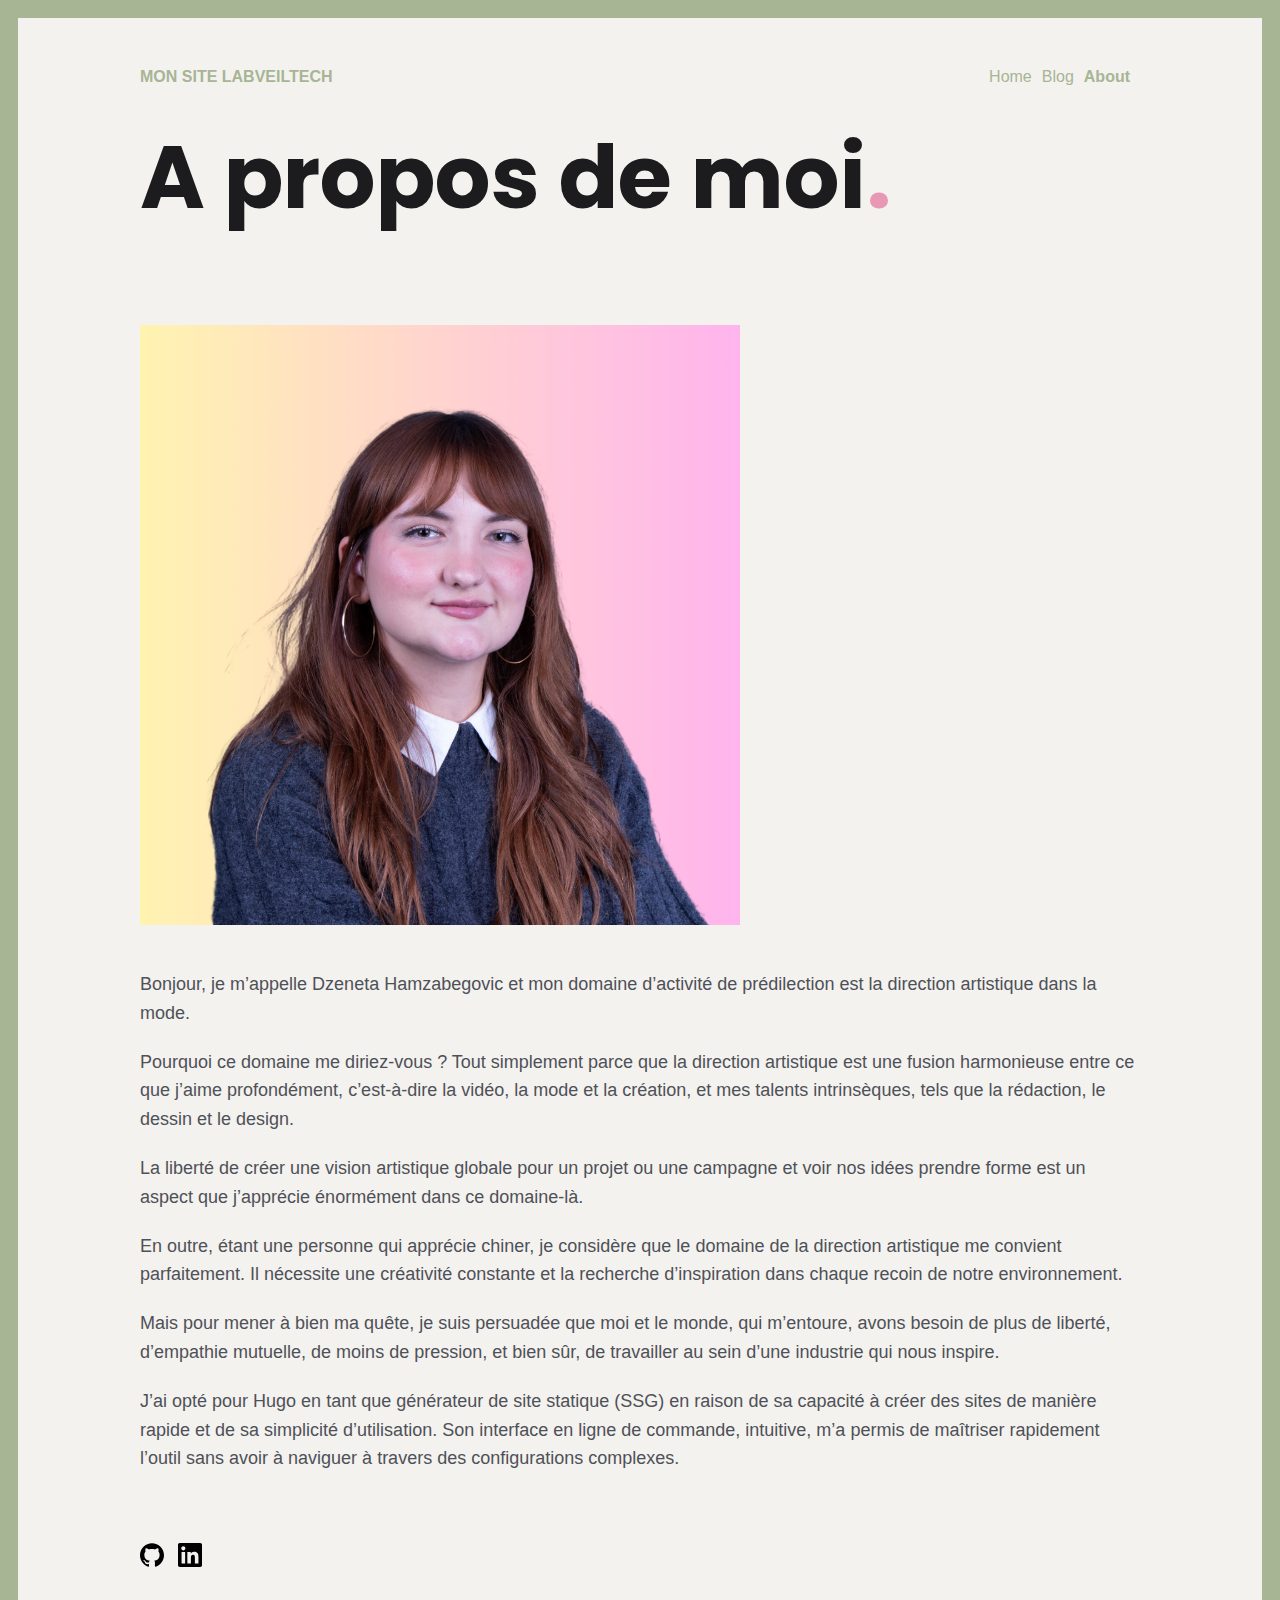
==== about/index.html @ 78f32871 "deploy: 335838d09353d5ce9f20535b32cb124f5b9ba3df" ====
<!doctype html><html lang=en><head><meta charset=utf-8><meta http-equiv=x-ua-compatible content="ie=edge"><title>A propos de moi - Mon site labveiltech</title><meta name=viewport content="width=device-width,initial-scale=1"><link rel=icon href=/dzeneta.png type=image/png><link rel="shortcut icon" href=/dzeneta.png type=image/png><link rel=stylesheet href=/css/style.min.c3deccefac576f44f58d03253b71d006d5fb8651e04103d0e4fe76527a492dee.css><link rel=stylesheet href=/assets/css/extended.min.9729f28a5087b689b946e103d96abd63bfd37b1417effa251dbf798312e3fba5.css><meta property="og:title" content="A propos de moi"><meta property="og:type" content="website"><meta property="og:url" content="/about/"><meta name=twitter:card content="summary"><meta name=twitter:site content="@zerostaticio"><meta name=twitter:creator content="@zerostaticio"><link rel=preconnect href=https://fonts.gstatic.com><link href="https://fonts.googleapis.com/css2?family=Poppins:wght@400;700&amp;display=swap" rel=stylesheet></head><body class='page frame page-default-single'><div id=menu-main-mobile class=menu-main-mobile><ul class=menu><li class=menu-item-home><a href=/>Home</a></li><li class=menu-item-blog><a href=/posts/>Blog</a></li><li class=menu-item-about><a href=/about/>About</a></li><li class=menu-item-><a href=/></a></li></ul></div><div id=wrapper class=wrapper><div class=header><a class=header-logo href=/>Mon site labveiltech</a><div class=menu-main><ul><li class=menu-item-home><a href=/><span>Home</span></a></li><li class=menu-item-blog><a href=/posts/><span>Blog</span></a></li><li class="menu-item-about active"><a href=/about/><span>About</span></a></li><li class=menu-item-><a href><span></span></a></li></ul></div><div id=toggle-menu-main-mobile class=hamburger-trigger><button class=hamburger>Menu</button></div></div><div class=intro><h1>A propos de moi<span class=dot>.</span></h1></div><div class=content><style>img{max-width:300px;height:auto}</style><img src=/images/dzeneta.png alt=Dzeneta_Hamzabegovic width=600 height=auto><p>Bonjour, je m’appelle Dzeneta Hamzabegovic et mon domaine d’activité de prédilection est la direction artistique dans la mode.</p><p>Pourquoi ce domaine me diriez-vous ? Tout simplement parce que la direction artistique est une fusion harmonieuse entre ce que j&rsquo;aime profondément, c’est-à-dire la vidéo, la mode et la création, et mes talents intrinsèques, tels que la rédaction, le dessin et le design.</p><p>La liberté de créer une vision artistique globale pour un projet ou une campagne et voir nos idées prendre forme est un aspect que j’apprécie énormément dans ce domaine-là.</p><p>En outre, étant une personne qui apprécie chiner, je considère que le domaine de la direction artistique me convient parfaitement. Il nécessite une créativité constante et la recherche d&rsquo;inspiration dans chaque recoin de notre environnement.</p><p>Mais pour mener à bien ma quête, je suis persuadée que moi et le monde, qui m’entoure, avons besoin de plus de liberté, d&rsquo;empathie mutuelle, de moins de pression, et bien sûr, de travailler au sein d&rsquo;une industrie qui nous inspire.</p><p>J&rsquo;ai opté pour Hugo en tant que générateur de site statique (SSG) en raison de sa capacité à créer des sites de manière rapide et de sa simplicité d&rsquo;utilisation. Son interface en ligne de commande, intuitive, m’a permis de maîtriser rapidement l&rsquo;outil sans avoir à naviguer à travers des configurations complexes.</p></div><div class=footer><div class=footer-social><span class="social-icon social-icon-github"><a href=https://github.com/zerostaticthemes/hugo-winston-theme title=github target=_blank rel=noopener><img src=/images/social/github.svg width=24 height=24 alt=github></a></span>
<span class="social-icon social-icon-linkedin"><a href=https://www.linkedin.com title=linkedin target=_blank rel=noopener><img src=/images/social/linkedin.svg width=24 height=24 alt=linkedin></a></span></div></div></div><script type=text/javascript src=/js/bundle.min.5993fcb11c07dea925a3fbd58c03c7f1857197c35fccce3aa963a12c0b3c9960.js></script></body></html>
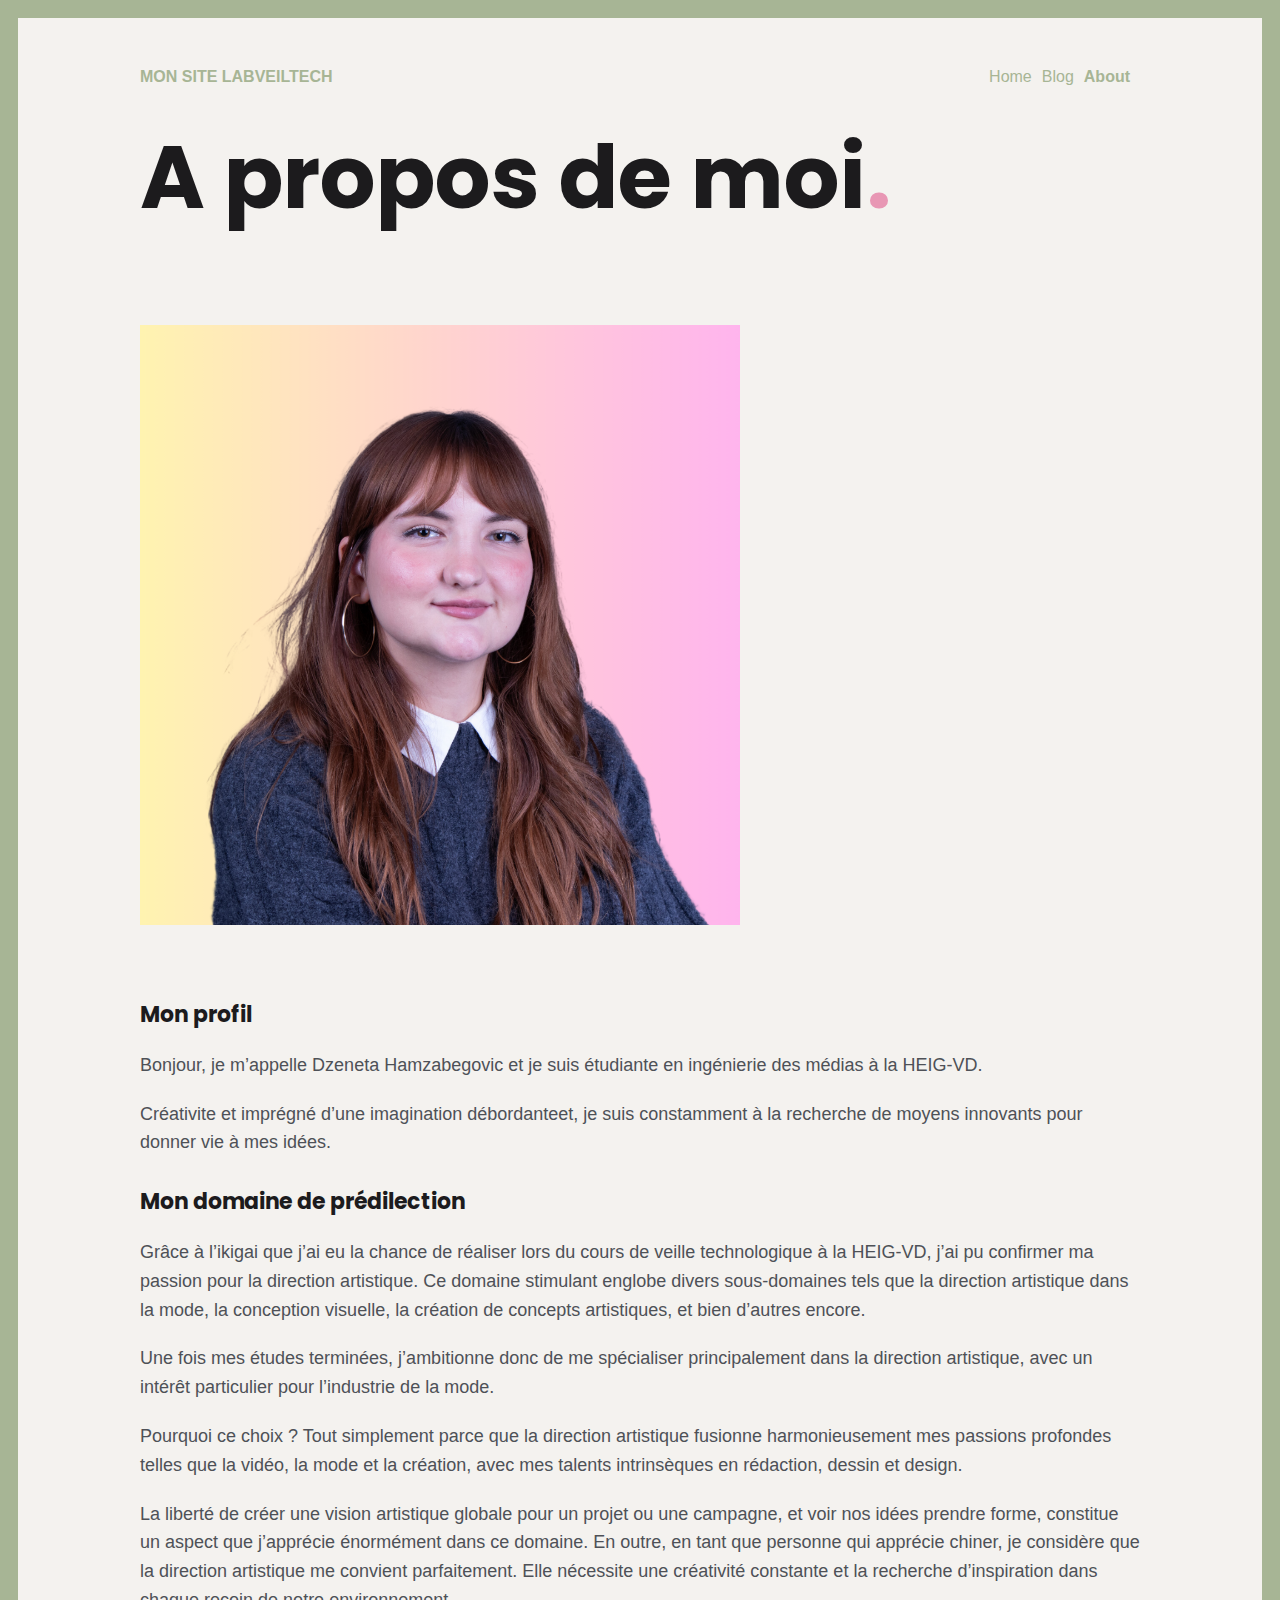
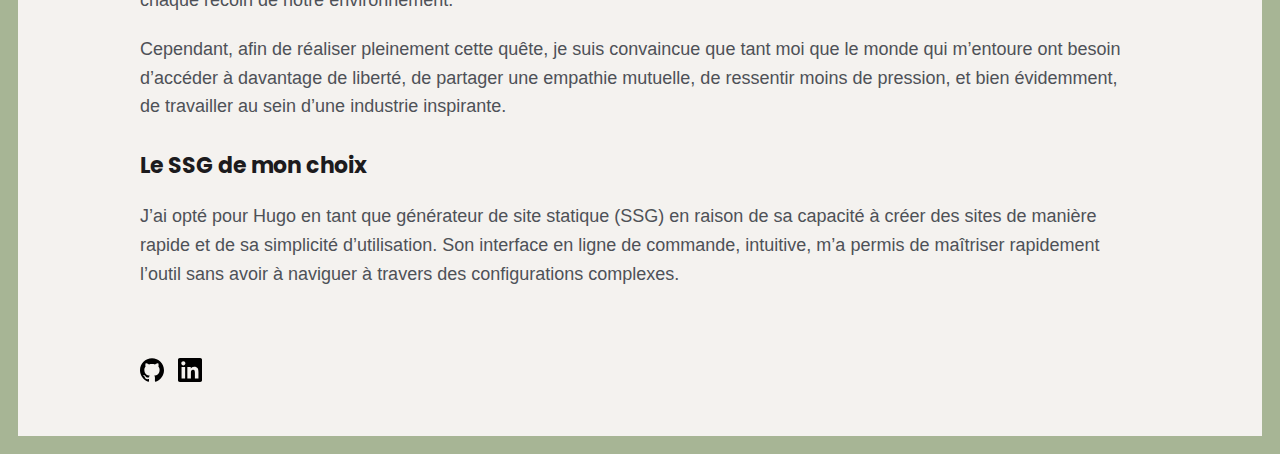
==== commit 67d912cb: "deploy: 1d90e84a89ffe1c7d91f4b804ddec37d8083a873" ====
--- a/about/index.html
+++ b/about/index.html
@@ -1,2 +1,2 @@
-<!doctype html><html lang=en><head><meta charset=utf-8><meta http-equiv=x-ua-compatible content="ie=edge"><title>A propos de moi - Mon site labveiltech</title><meta name=viewport content="width=device-width,initial-scale=1"><link rel=icon href=/dzeneta.png type=image/png><link rel="shortcut icon" href=/dzeneta.png type=image/png><link rel=stylesheet href=/css/style.min.c3deccefac576f44f58d03253b71d006d5fb8651e04103d0e4fe76527a492dee.css><link rel=stylesheet href=/assets/css/extended.min.9729f28a5087b689b946e103d96abd63bfd37b1417effa251dbf798312e3fba5.css><meta property="og:title" content="A propos de moi"><meta property="og:type" content="website"><meta property="og:url" content="/about/"><meta name=twitter:card content="summary"><meta name=twitter:site content="@zerostaticio"><meta name=twitter:creator content="@zerostaticio"><link rel=preconnect href=https://fonts.gstatic.com><link href="https://fonts.googleapis.com/css2?family=Poppins:wght@400;700&amp;display=swap" rel=stylesheet></head><body class='page frame page-default-single'><div id=menu-main-mobile class=menu-main-mobile><ul class=menu><li class=menu-item-home><a href=/>Home</a></li><li class=menu-item-blog><a href=/posts/>Blog</a></li><li class=menu-item-about><a href=/about/>About</a></li><li class=menu-item-><a href=/></a></li></ul></div><div id=wrapper class=wrapper><div class=header><a class=header-logo href=/>Mon site labveiltech</a><div class=menu-main><ul><li class=menu-item-home><a href=/><span>Home</span></a></li><li class=menu-item-blog><a href=/posts/><span>Blog</span></a></li><li class="menu-item-about active"><a href=/about/><span>About</span></a></li><li class=menu-item-><a href><span></span></a></li></ul></div><div id=toggle-menu-main-mobile class=hamburger-trigger><button class=hamburger>Menu</button></div></div><div class=intro><h1>A propos de moi<span class=dot>.</span></h1></div><div class=content><style>img{max-width:300px;height:auto}</style><img src=/images/dzeneta.png alt=Dzeneta_Hamzabegovic width=600 height=auto><p>Bonjour, je m’appelle Dzeneta Hamzabegovic et mon domaine d’activité de prédilection est la direction artistique dans la mode.</p><p>Pourquoi ce domaine me diriez-vous ? Tout simplement parce que la direction artistique est une fusion harmonieuse entre ce que j&rsquo;aime profondément, c’est-à-dire la vidéo, la mode et la création, et mes talents intrinsèques, tels que la rédaction, le dessin et le design.</p><p>La liberté de créer une vision artistique globale pour un projet ou une campagne et voir nos idées prendre forme est un aspect que j’apprécie énormément dans ce domaine-là.</p><p>En outre, étant une personne qui apprécie chiner, je considère que le domaine de la direction artistique me convient parfaitement. Il nécessite une créativité constante et la recherche d&rsquo;inspiration dans chaque recoin de notre environnement.</p><p>Mais pour mener à bien ma quête, je suis persuadée que moi et le monde, qui m’entoure, avons besoin de plus de liberté, d&rsquo;empathie mutuelle, de moins de pression, et bien sûr, de travailler au sein d&rsquo;une industrie qui nous inspire.</p><p>J&rsquo;ai opté pour Hugo en tant que générateur de site statique (SSG) en raison de sa capacité à créer des sites de manière rapide et de sa simplicité d&rsquo;utilisation. Son interface en ligne de commande, intuitive, m’a permis de maîtriser rapidement l&rsquo;outil sans avoir à naviguer à travers des configurations complexes.</p></div><div class=footer><div class=footer-social><span class="social-icon social-icon-github"><a href=https://github.com/zerostaticthemes/hugo-winston-theme title=github target=_blank rel=noopener><img src=/images/social/github.svg width=24 height=24 alt=github></a></span>
+<!doctype html><html lang=en><head><meta charset=utf-8><meta http-equiv=x-ua-compatible content="ie=edge"><title>A propos de moi - Mon site labveiltech</title><meta name=viewport content="width=device-width,initial-scale=1"><link rel=icon href=https://dzenetahamzabegovic.github.io/dzeneta.png type=image/png><link rel="shortcut icon" href=https://dzenetahamzabegovic.github.io/dzeneta.png type=image/png><link rel=stylesheet href=/css/style.min.c3deccefac576f44f58d03253b71d006d5fb8651e04103d0e4fe76527a492dee.css><link rel=stylesheet href=/assets/css/extended.min.9729f28a5087b689b946e103d96abd63bfd37b1417effa251dbf798312e3fba5.css><meta property="og:title" content="A propos de moi"><meta property="og:type" content="website"><meta property="og:url" content="https://dzenetahamzabegovic.github.io/about/"><meta name=twitter:card content="summary"><meta name=twitter:site content="@zerostaticio"><meta name=twitter:creator content="@zerostaticio"><link rel=preconnect href=https://fonts.gstatic.com><link href="https://fonts.googleapis.com/css2?family=Poppins:wght@400;700&amp;display=swap" rel=stylesheet></head><body class='page frame page-default-single'><div id=menu-main-mobile class=menu-main-mobile><ul class=menu><li class=menu-item-home><a href=https://dzenetahamzabegovic.github.io/>Home</a></li><li class=menu-item-blog><a href=https://dzenetahamzabegovic.github.io/posts/>Blog</a></li><li class=menu-item-about><a href=https://dzenetahamzabegovic.github.io/about/>About</a></li><li class=menu-item-><a href=https://dzenetahamzabegovic.github.io/></a></li></ul></div><div id=wrapper class=wrapper><div class=header><a class=header-logo href=/>Mon site labveiltech</a><div class=menu-main><ul><li class=menu-item-home><a href=/><span>Home</span></a></li><li class=menu-item-blog><a href=/posts/><span>Blog</span></a></li><li class="menu-item-about active"><a href=/about/><span>About</span></a></li><li class=menu-item-><a href><span></span></a></li></ul></div><div id=toggle-menu-main-mobile class=hamburger-trigger><button class=hamburger>Menu</button></div></div><div class=intro><h1>A propos de moi<span class=dot>.</span></h1></div><div class=content><style>img{max-width:300px;height:auto}</style><img src=/images/dzeneta.png alt=Dzeneta_Hamzabegovic width=600 height=auto><h3 id=mon-profil>Mon profil</h3><p>Bonjour, je m’appelle Dzeneta Hamzabegovic et je suis étudiante en ingénierie des médias à la HEIG-VD.</p><p>Créativite et imprégné d&rsquo;une imagination débordanteet, je suis constamment à la recherche de moyens innovants pour donner vie à mes idées.</p><h3 id=mon-domaine-de-prédilection>Mon domaine de prédilection</h3><p>Grâce à l&rsquo;ikigai que j&rsquo;ai eu la chance de réaliser lors du cours de veille technologique à la HEIG-VD, j&rsquo;ai pu confirmer ma passion pour la direction artistique. Ce domaine stimulant englobe divers sous-domaines tels que la direction artistique dans la mode, la conception visuelle, la création de concepts artistiques, et bien d&rsquo;autres encore.</p><p>Une fois mes études terminées, j&rsquo;ambitionne donc de me spécialiser principalement dans la direction artistique, avec un intérêt particulier pour l&rsquo;industrie de la mode.</p><p>Pourquoi ce choix ? Tout simplement parce que la direction artistique fusionne harmonieusement mes passions profondes telles que la vidéo, la mode et la création, avec mes talents intrinsèques en rédaction, dessin et design.</p><p>La liberté de créer une vision artistique globale pour un projet ou une campagne, et voir nos idées prendre forme, constitue un aspect que j’apprécie énormément dans ce domaine. En outre, en tant que personne qui apprécie chiner, je considère que la direction artistique me convient parfaitement. Elle nécessite une créativité constante et la recherche d&rsquo;inspiration dans chaque recoin de notre environnement.</p><p>Cependant, afin de réaliser pleinement cette quête, je suis convaincue que tant moi que le monde qui m&rsquo;entoure ont besoin d&rsquo;accéder à davantage de liberté, de partager une empathie mutuelle, de ressentir moins de pression, et bien évidemment, de travailler au sein d&rsquo;une industrie inspirante.</p><h3 id=le-ssg-de-mon-choix>Le SSG de mon choix</h3><p>J&rsquo;ai opté pour Hugo en tant que générateur de site statique (SSG) en raison de sa capacité à créer des sites de manière rapide et de sa simplicité d&rsquo;utilisation. Son interface en ligne de commande, intuitive, m’a permis de maîtriser rapidement l&rsquo;outil sans avoir à naviguer à travers des configurations complexes.</p></div><div class=footer><div class=footer-social><span class="social-icon social-icon-github"><a href=https://github.com/zerostaticthemes/hugo-winston-theme title=github target=_blank rel=noopener><img src=/images/social/github.svg width=24 height=24 alt=github></a></span>
 <span class="social-icon social-icon-linkedin"><a href=https://www.linkedin.com title=linkedin target=_blank rel=noopener><img src=/images/social/linkedin.svg width=24 height=24 alt=linkedin></a></span></div></div></div><script type=text/javascript src=/js/bundle.min.5993fcb11c07dea925a3fbd58c03c7f1857197c35fccce3aa963a12c0b3c9960.js></script></body></html>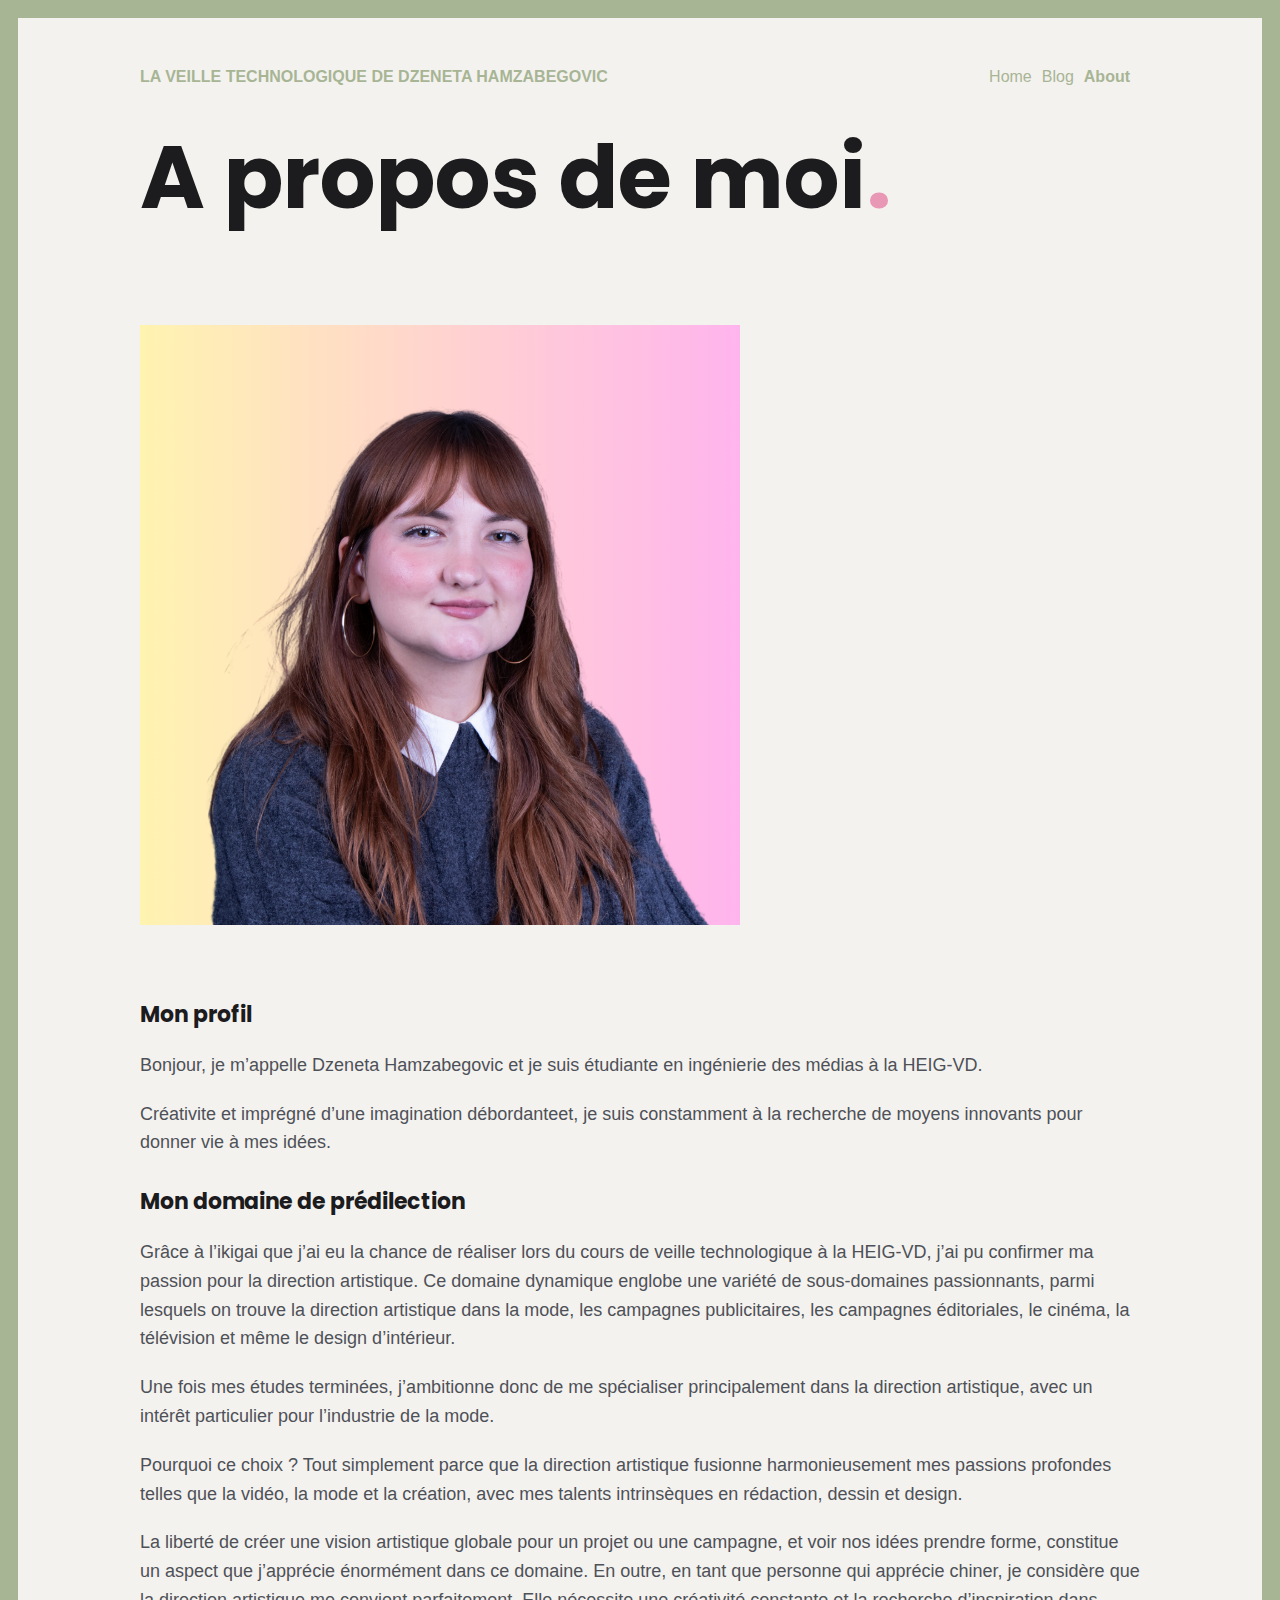
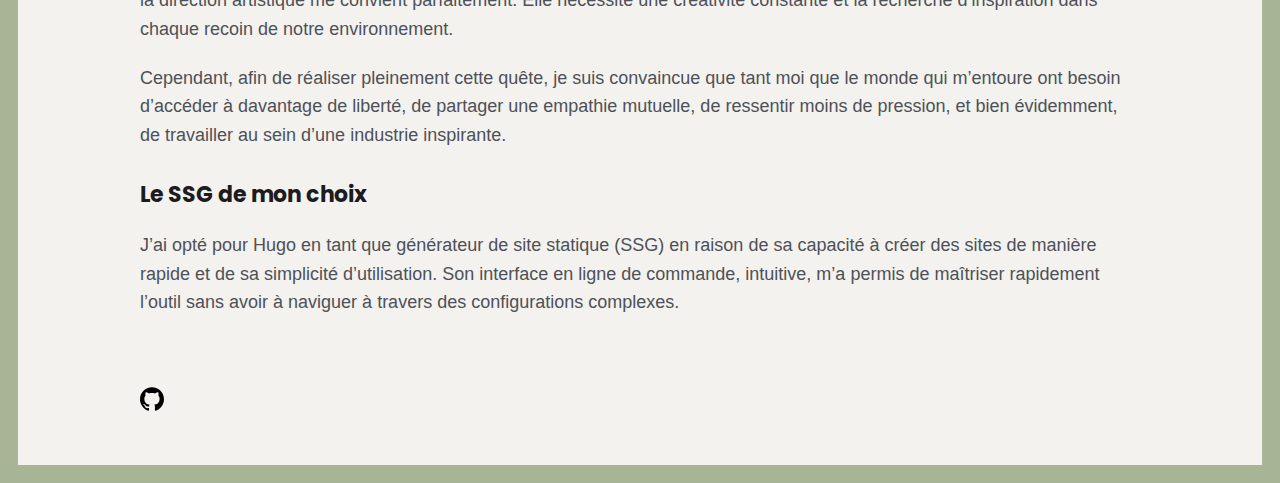
==== commit 8c89f698: "deploy: 576f5f9e3ec672f4f5ca3ac327bf77fd5faa9aaf" ====
--- a/about/index.html
+++ b/about/index.html
@@ -1,2 +1 @@
-<!doctype html><html lang=en><head><meta charset=utf-8><meta http-equiv=x-ua-compatible content="ie=edge"><title>A propos de moi - Mon site labveiltech</title><meta name=viewport content="width=device-width,initial-scale=1"><link rel=icon href=https://dzenetahamzabegovic.github.io/dzeneta.png type=image/png><link rel="shortcut icon" href=https://dzenetahamzabegovic.github.io/dzeneta.png type=image/png><link rel=stylesheet href=/css/style.min.c3deccefac576f44f58d03253b71d006d5fb8651e04103d0e4fe76527a492dee.css><link rel=stylesheet href=/assets/css/extended.min.9729f28a5087b689b946e103d96abd63bfd37b1417effa251dbf798312e3fba5.css><meta property="og:title" content="A propos de moi"><meta property="og:type" content="website"><meta property="og:url" content="https://dzenetahamzabegovic.github.io/about/"><meta name=twitter:card content="summary"><meta name=twitter:site content="@zerostaticio"><meta name=twitter:creator content="@zerostaticio"><link rel=preconnect href=https://fonts.gstatic.com><link href="https://fonts.googleapis.com/css2?family=Poppins:wght@400;700&amp;display=swap" rel=stylesheet></head><body class='page frame page-default-single'><div id=menu-main-mobile class=menu-main-mobile><ul class=menu><li class=menu-item-home><a href=https://dzenetahamzabegovic.github.io/>Home</a></li><li class=menu-item-blog><a href=https://dzenetahamzabegovic.github.io/posts/>Blog</a></li><li class=menu-item-about><a href=https://dzenetahamzabegovic.github.io/about/>About</a></li><li class=menu-item-><a href=https://dzenetahamzabegovic.github.io/></a></li></ul></div><div id=wrapper class=wrapper><div class=header><a class=header-logo href=/>Mon site labveiltech</a><div class=menu-main><ul><li class=menu-item-home><a href=/><span>Home</span></a></li><li class=menu-item-blog><a href=/posts/><span>Blog</span></a></li><li class="menu-item-about active"><a href=/about/><span>About</span></a></li><li class=menu-item-><a href><span></span></a></li></ul></div><div id=toggle-menu-main-mobile class=hamburger-trigger><button class=hamburger>Menu</button></div></div><div class=intro><h1>A propos de moi<span class=dot>.</span></h1></div><div class=content><style>img{max-width:300px;height:auto}</style><img src=/images/dzeneta.png alt=Dzeneta_Hamzabegovic width=600 height=auto><h3 id=mon-profil>Mon profil</h3><p>Bonjour, je m’appelle Dzeneta Hamzabegovic et je suis étudiante en ingénierie des médias à la HEIG-VD.</p><p>Créativite et imprégné d&rsquo;une imagination débordanteet, je suis constamment à la recherche de moyens innovants pour donner vie à mes idées.</p><h3 id=mon-domaine-de-prédilection>Mon domaine de prédilection</h3><p>Grâce à l&rsquo;ikigai que j&rsquo;ai eu la chance de réaliser lors du cours de veille technologique à la HEIG-VD, j&rsquo;ai pu confirmer ma passion pour la direction artistique. Ce domaine stimulant englobe divers sous-domaines tels que la direction artistique dans la mode, la conception visuelle, la création de concepts artistiques, et bien d&rsquo;autres encore.</p><p>Une fois mes études terminées, j&rsquo;ambitionne donc de me spécialiser principalement dans la direction artistique, avec un intérêt particulier pour l&rsquo;industrie de la mode.</p><p>Pourquoi ce choix ? Tout simplement parce que la direction artistique fusionne harmonieusement mes passions profondes telles que la vidéo, la mode et la création, avec mes talents intrinsèques en rédaction, dessin et design.</p><p>La liberté de créer une vision artistique globale pour un projet ou une campagne, et voir nos idées prendre forme, constitue un aspect que j’apprécie énormément dans ce domaine. En outre, en tant que personne qui apprécie chiner, je considère que la direction artistique me convient parfaitement. Elle nécessite une créativité constante et la recherche d&rsquo;inspiration dans chaque recoin de notre environnement.</p><p>Cependant, afin de réaliser pleinement cette quête, je suis convaincue que tant moi que le monde qui m&rsquo;entoure ont besoin d&rsquo;accéder à davantage de liberté, de partager une empathie mutuelle, de ressentir moins de pression, et bien évidemment, de travailler au sein d&rsquo;une industrie inspirante.</p><h3 id=le-ssg-de-mon-choix>Le SSG de mon choix</h3><p>J&rsquo;ai opté pour Hugo en tant que générateur de site statique (SSG) en raison de sa capacité à créer des sites de manière rapide et de sa simplicité d&rsquo;utilisation. Son interface en ligne de commande, intuitive, m’a permis de maîtriser rapidement l&rsquo;outil sans avoir à naviguer à travers des configurations complexes.</p></div><div class=footer><div class=footer-social><span class="social-icon social-icon-github"><a href=https://github.com/zerostaticthemes/hugo-winston-theme title=github target=_blank rel=noopener><img src=/images/social/github.svg width=24 height=24 alt=github></a></span>
-<span class="social-icon social-icon-linkedin"><a href=https://www.linkedin.com title=linkedin target=_blank rel=noopener><img src=/images/social/linkedin.svg width=24 height=24 alt=linkedin></a></span></div></div></div><script type=text/javascript src=/js/bundle.min.5993fcb11c07dea925a3fbd58c03c7f1857197c35fccce3aa963a12c0b3c9960.js></script></body></html>+<!doctype html><html lang=en><head><meta charset=utf-8><meta http-equiv=x-ua-compatible content="ie=edge"><title>A propos de moi - La veille technologique de Dzeneta Hamzabegovic</title><meta name=viewport content="width=device-width,initial-scale=1"><link rel=icon href=https://dzenetahamzabegovic.github.io/dzeneta.png type=image/png><link rel="shortcut icon" href=https://dzenetahamzabegovic.github.io/dzeneta.png type=image/png><link rel=stylesheet href=/css/style.min.c3deccefac576f44f58d03253b71d006d5fb8651e04103d0e4fe76527a492dee.css><link rel=stylesheet href=/assets/css/extended.min.9729f28a5087b689b946e103d96abd63bfd37b1417effa251dbf798312e3fba5.css><meta property="og:title" content="A propos de moi"><meta property="og:type" content="website"><meta property="og:url" content="https://dzenetahamzabegovic.github.io/about/"><meta name=twitter:card content="summary"><meta name=twitter:site content="@zerostaticio"><meta name=twitter:creator content="@zerostaticio"><link rel=preconnect href=https://fonts.gstatic.com><link href="https://fonts.googleapis.com/css2?family=Poppins:wght@400;700&amp;display=swap" rel=stylesheet></head><body class='page frame page-default-single'><div id=menu-main-mobile class=menu-main-mobile><ul class=menu><li class=menu-item-home><a href=https://dzenetahamzabegovic.github.io/>Home</a></li><li class=menu-item-blog><a href=https://dzenetahamzabegovic.github.io/posts/>Blog</a></li><li class=menu-item-about><a href=https://dzenetahamzabegovic.github.io/about/>About</a></li><li class=menu-item-><a href=https://dzenetahamzabegovic.github.io/></a></li></ul></div><div id=wrapper class=wrapper><div class=header><a class=header-logo href=/>La veille technologique de Dzeneta Hamzabegovic</a><div class=menu-main><ul><li class=menu-item-home><a href=/><span>Home</span></a></li><li class=menu-item-blog><a href=/posts/><span>Blog</span></a></li><li class="menu-item-about active"><a href=/about/><span>About</span></a></li><li class=menu-item-><a href><span></span></a></li></ul></div><div id=toggle-menu-main-mobile class=hamburger-trigger><button class=hamburger>Menu</button></div></div><div class=intro><h1>A propos de moi<span class=dot>.</span></h1></div><div class=content><style>img{max-width:300px;height:auto}</style><img src=/images/dzeneta.png alt=Dzeneta_Hamzabegovic width=600 height=auto><h3 id=mon-profil>Mon profil</h3><p>Bonjour, je m’appelle Dzeneta Hamzabegovic et je suis étudiante en ingénierie des médias à la HEIG-VD.</p><p>Créativite et imprégné d&rsquo;une imagination débordanteet, je suis constamment à la recherche de moyens innovants pour donner vie à mes idées.</p><h3 id=mon-domaine-de-prédilection>Mon domaine de prédilection</h3><p>Grâce à l&rsquo;ikigai que j&rsquo;ai eu la chance de réaliser lors du cours de veille technologique à la HEIG-VD, j&rsquo;ai pu confirmer ma passion pour la direction artistique. Ce domaine dynamique englobe une variété de sous-domaines passionnants, parmi lesquels on trouve la direction artistique dans la mode, les campagnes publicitaires, les campagnes éditoriales, le cinéma, la télévision et même le design d&rsquo;intérieur.</p><p>Une fois mes études terminées, j&rsquo;ambitionne donc de me spécialiser principalement dans la direction artistique, avec un intérêt particulier pour l&rsquo;industrie de la mode.</p><p>Pourquoi ce choix ? Tout simplement parce que la direction artistique fusionne harmonieusement mes passions profondes telles que la vidéo, la mode et la création, avec mes talents intrinsèques en rédaction, dessin et design.</p><p>La liberté de créer une vision artistique globale pour un projet ou une campagne, et voir nos idées prendre forme, constitue un aspect que j’apprécie énormément dans ce domaine. En outre, en tant que personne qui apprécie chiner, je considère que la direction artistique me convient parfaitement. Elle nécessite une créativité constante et la recherche d&rsquo;inspiration dans chaque recoin de notre environnement.</p><p>Cependant, afin de réaliser pleinement cette quête, je suis convaincue que tant moi que le monde qui m&rsquo;entoure ont besoin d&rsquo;accéder à davantage de liberté, de partager une empathie mutuelle, de ressentir moins de pression, et bien évidemment, de travailler au sein d&rsquo;une industrie inspirante.</p><h3 id=le-ssg-de-mon-choix>Le SSG de mon choix</h3><p>J&rsquo;ai opté pour Hugo en tant que générateur de site statique (SSG) en raison de sa capacité à créer des sites de manière rapide et de sa simplicité d&rsquo;utilisation. Son interface en ligne de commande, intuitive, m’a permis de maîtriser rapidement l&rsquo;outil sans avoir à naviguer à travers des configurations complexes.</p></div><div class=footer><div class=footer-social><span class="social-icon social-icon-github"><a href=https://github.com/Dzenetahamzabegovic/Dzenetahamzabegovic.github.io title=github target=_blank rel=noopener><img src=/images/social/github.svg width=24 height=24 alt=github></a></span></div></div></div><script type=text/javascript src=/js/bundle.min.5993fcb11c07dea925a3fbd58c03c7f1857197c35fccce3aa963a12c0b3c9960.js></script></body></html>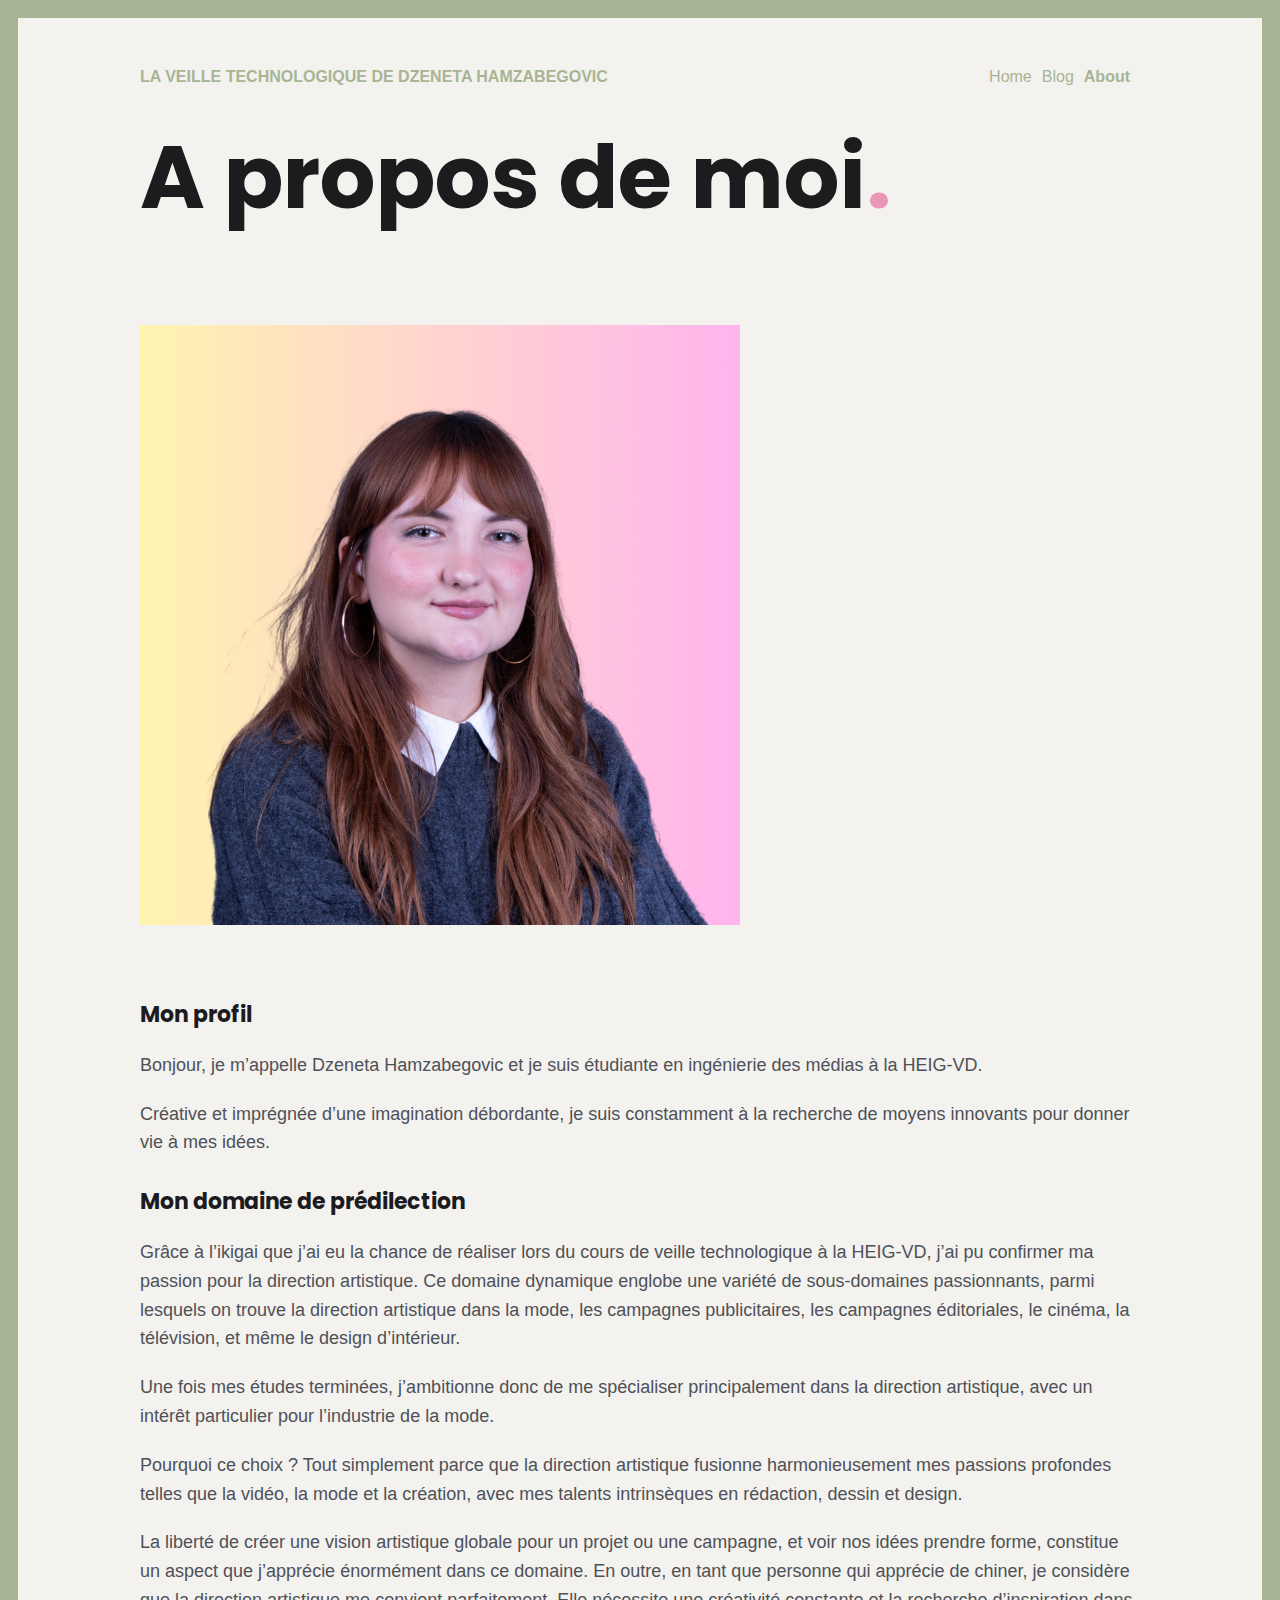
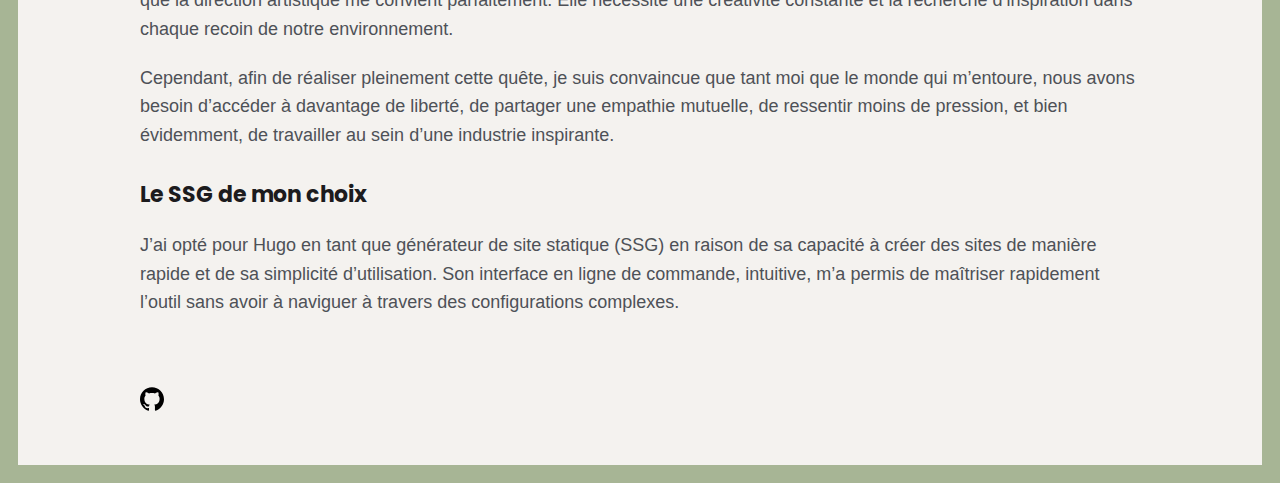
==== commit 4651836a: "deploy: 50ab9f2f0ebffefe297f165e8c9057dc3c7f7e81" ====
--- a/about/index.html
+++ b/about/index.html
@@ -1 +1 @@
-<!doctype html><html lang=en><head><meta charset=utf-8><meta http-equiv=x-ua-compatible content="ie=edge"><title>A propos de moi - La veille technologique de Dzeneta Hamzabegovic</title><meta name=viewport content="width=device-width,initial-scale=1"><link rel=icon href=https://dzenetahamzabegovic.github.io/dzeneta.png type=image/png><link rel="shortcut icon" href=https://dzenetahamzabegovic.github.io/dzeneta.png type=image/png><link rel=stylesheet href=/css/style.min.c3deccefac576f44f58d03253b71d006d5fb8651e04103d0e4fe76527a492dee.css><link rel=stylesheet href=/assets/css/extended.min.9729f28a5087b689b946e103d96abd63bfd37b1417effa251dbf798312e3fba5.css><meta property="og:title" content="A propos de moi"><meta property="og:type" content="website"><meta property="og:url" content="https://dzenetahamzabegovic.github.io/about/"><meta name=twitter:card content="summary"><meta name=twitter:site content="@zerostaticio"><meta name=twitter:creator content="@zerostaticio"><link rel=preconnect href=https://fonts.gstatic.com><link href="https://fonts.googleapis.com/css2?family=Poppins:wght@400;700&amp;display=swap" rel=stylesheet></head><body class='page frame page-default-single'><div id=menu-main-mobile class=menu-main-mobile><ul class=menu><li class=menu-item-home><a href=https://dzenetahamzabegovic.github.io/>Home</a></li><li class=menu-item-blog><a href=https://dzenetahamzabegovic.github.io/posts/>Blog</a></li><li class=menu-item-about><a href=https://dzenetahamzabegovic.github.io/about/>About</a></li><li class=menu-item-><a href=https://dzenetahamzabegovic.github.io/></a></li></ul></div><div id=wrapper class=wrapper><div class=header><a class=header-logo href=/>La veille technologique de Dzeneta Hamzabegovic</a><div class=menu-main><ul><li class=menu-item-home><a href=/><span>Home</span></a></li><li class=menu-item-blog><a href=/posts/><span>Blog</span></a></li><li class="menu-item-about active"><a href=/about/><span>About</span></a></li><li class=menu-item-><a href><span></span></a></li></ul></div><div id=toggle-menu-main-mobile class=hamburger-trigger><button class=hamburger>Menu</button></div></div><div class=intro><h1>A propos de moi<span class=dot>.</span></h1></div><div class=content><style>img{max-width:300px;height:auto}</style><img src=/images/dzeneta.png alt=Dzeneta_Hamzabegovic width=600 height=auto><h3 id=mon-profil>Mon profil</h3><p>Bonjour, je m’appelle Dzeneta Hamzabegovic et je suis étudiante en ingénierie des médias à la HEIG-VD.</p><p>Créativite et imprégné d&rsquo;une imagination débordanteet, je suis constamment à la recherche de moyens innovants pour donner vie à mes idées.</p><h3 id=mon-domaine-de-prédilection>Mon domaine de prédilection</h3><p>Grâce à l&rsquo;ikigai que j&rsquo;ai eu la chance de réaliser lors du cours de veille technologique à la HEIG-VD, j&rsquo;ai pu confirmer ma passion pour la direction artistique. Ce domaine dynamique englobe une variété de sous-domaines passionnants, parmi lesquels on trouve la direction artistique dans la mode, les campagnes publicitaires, les campagnes éditoriales, le cinéma, la télévision et même le design d&rsquo;intérieur.</p><p>Une fois mes études terminées, j&rsquo;ambitionne donc de me spécialiser principalement dans la direction artistique, avec un intérêt particulier pour l&rsquo;industrie de la mode.</p><p>Pourquoi ce choix ? Tout simplement parce que la direction artistique fusionne harmonieusement mes passions profondes telles que la vidéo, la mode et la création, avec mes talents intrinsèques en rédaction, dessin et design.</p><p>La liberté de créer une vision artistique globale pour un projet ou une campagne, et voir nos idées prendre forme, constitue un aspect que j’apprécie énormément dans ce domaine. En outre, en tant que personne qui apprécie chiner, je considère que la direction artistique me convient parfaitement. Elle nécessite une créativité constante et la recherche d&rsquo;inspiration dans chaque recoin de notre environnement.</p><p>Cependant, afin de réaliser pleinement cette quête, je suis convaincue que tant moi que le monde qui m&rsquo;entoure ont besoin d&rsquo;accéder à davantage de liberté, de partager une empathie mutuelle, de ressentir moins de pression, et bien évidemment, de travailler au sein d&rsquo;une industrie inspirante.</p><h3 id=le-ssg-de-mon-choix>Le SSG de mon choix</h3><p>J&rsquo;ai opté pour Hugo en tant que générateur de site statique (SSG) en raison de sa capacité à créer des sites de manière rapide et de sa simplicité d&rsquo;utilisation. Son interface en ligne de commande, intuitive, m’a permis de maîtriser rapidement l&rsquo;outil sans avoir à naviguer à travers des configurations complexes.</p></div><div class=footer><div class=footer-social><span class="social-icon social-icon-github"><a href=https://github.com/Dzenetahamzabegovic/Dzenetahamzabegovic.github.io title=github target=_blank rel=noopener><img src=/images/social/github.svg width=24 height=24 alt=github></a></span></div></div></div><script type=text/javascript src=/js/bundle.min.5993fcb11c07dea925a3fbd58c03c7f1857197c35fccce3aa963a12c0b3c9960.js></script></body></html>+<!doctype html><html lang=en><head><meta charset=utf-8><meta http-equiv=x-ua-compatible content="ie=edge"><title>A propos de moi - La veille technologique de Dzeneta Hamzabegovic</title><meta name=viewport content="width=device-width,initial-scale=1"><link rel=icon href=https://dzenetahamzabegovic.github.io/dzeneta.png type=image/png><link rel="shortcut icon" href=https://dzenetahamzabegovic.github.io/dzeneta.png type=image/png><link rel=stylesheet href=/css/style.min.c3deccefac576f44f58d03253b71d006d5fb8651e04103d0e4fe76527a492dee.css><link rel=stylesheet href=/assets/css/extended.min.9729f28a5087b689b946e103d96abd63bfd37b1417effa251dbf798312e3fba5.css><meta property="og:title" content="A propos de moi"><meta property="og:type" content="website"><meta property="og:url" content="https://dzenetahamzabegovic.github.io/about/"><meta name=twitter:card content="summary"><meta name=twitter:site content="@zerostaticio"><meta name=twitter:creator content="@zerostaticio"><link rel=preconnect href=https://fonts.gstatic.com><link href="https://fonts.googleapis.com/css2?family=Poppins:wght@400;700&amp;display=swap" rel=stylesheet></head><body class='page frame page-default-single'><div id=menu-main-mobile class=menu-main-mobile><ul class=menu><li class=menu-item-home><a href=https://dzenetahamzabegovic.github.io/>Home</a></li><li class=menu-item-blog><a href=https://dzenetahamzabegovic.github.io/posts/>Blog</a></li><li class=menu-item-about><a href=https://dzenetahamzabegovic.github.io/about/>About</a></li><li class=menu-item-><a href=https://dzenetahamzabegovic.github.io/></a></li></ul></div><div id=wrapper class=wrapper><div class=header><a class=header-logo href=/>La veille technologique de Dzeneta Hamzabegovic</a><div class=menu-main><ul><li class=menu-item-home><a href=/><span>Home</span></a></li><li class=menu-item-blog><a href=/posts/><span>Blog</span></a></li><li class="menu-item-about active"><a href=/about/><span>About</span></a></li><li class=menu-item-><a href><span></span></a></li></ul></div><div id=toggle-menu-main-mobile class=hamburger-trigger><button class=hamburger>Menu</button></div></div><div class=intro><h1>A propos de moi<span class=dot>.</span></h1></div><div class=content><style>img{max-width:300px;height:auto}</style><img src=/images/dzeneta.png alt=Dzeneta_Hamzabegovic width=600 height=auto><h3 id=mon-profil>Mon profil</h3><p>Bonjour, je m’appelle Dzeneta Hamzabegovic et je suis étudiante en ingénierie des médias à la HEIG-VD.</p><p>Créative et imprégnée d’une imagination débordante, je suis constamment à la recherche de moyens innovants pour donner vie à mes idées.</p><h3 id=mon-domaine-de-prédilection>Mon domaine de prédilection</h3><p>Grâce à l&rsquo;ikigai que j&rsquo;ai eu la chance de réaliser lors du cours de veille technologique à la HEIG-VD, j&rsquo;ai pu confirmer ma passion pour la direction artistique. Ce domaine dynamique englobe une variété de sous-domaines passionnants, parmi lesquels on trouve la direction artistique dans la mode, les campagnes publicitaires, les campagnes éditoriales, le cinéma, la télévision, et même le design d&rsquo;intérieur.</p><p>Une fois mes études terminées, j&rsquo;ambitionne donc de me spécialiser principalement dans la direction artistique, avec un intérêt particulier pour l&rsquo;industrie de la mode.</p><p>Pourquoi ce choix ? Tout simplement parce que la direction artistique fusionne harmonieusement mes passions profondes telles que la vidéo, la mode et la création, avec mes talents intrinsèques en rédaction, dessin et design.</p><p>La liberté de créer une vision artistique globale pour un projet ou une campagne, et voir nos idées prendre forme, constitue un aspect que j’apprécie énormément dans ce domaine. En outre, en tant que personne qui apprécie de chiner, je considère que la direction artistique me convient parfaitement. Elle nécessite une créativité constante et la recherche d&rsquo;inspiration dans chaque recoin de notre environnement.</p><p>Cependant, afin de réaliser pleinement cette quête, je suis convaincue que tant moi que le monde qui m&rsquo;entoure, nous avons besoin d&rsquo;accéder à davantage de liberté, de partager une empathie mutuelle, de ressentir moins de pression, et bien évidemment, de travailler au sein d&rsquo;une industrie inspirante.</p><h3 id=le-ssg-de-mon-choix>Le SSG de mon choix</h3><p>J&rsquo;ai opté pour Hugo en tant que générateur de site statique (SSG) en raison de sa capacité à créer des sites de manière rapide et de sa simplicité d&rsquo;utilisation. Son interface en ligne de commande, intuitive, m’a permis de maîtriser rapidement l&rsquo;outil sans avoir à naviguer à travers des configurations complexes.</p></div><div class=footer><div class=footer-social><span class="social-icon social-icon-github"><a href=https://github.com/Dzenetahamzabegovic/Dzenetahamzabegovic.github.io title=github target=_blank rel=noopener><img src=/images/social/github.svg width=24 height=24 alt=github></a></span></div></div></div><script type=text/javascript src=/js/bundle.min.5993fcb11c07dea925a3fbd58c03c7f1857197c35fccce3aa963a12c0b3c9960.js></script></body></html>